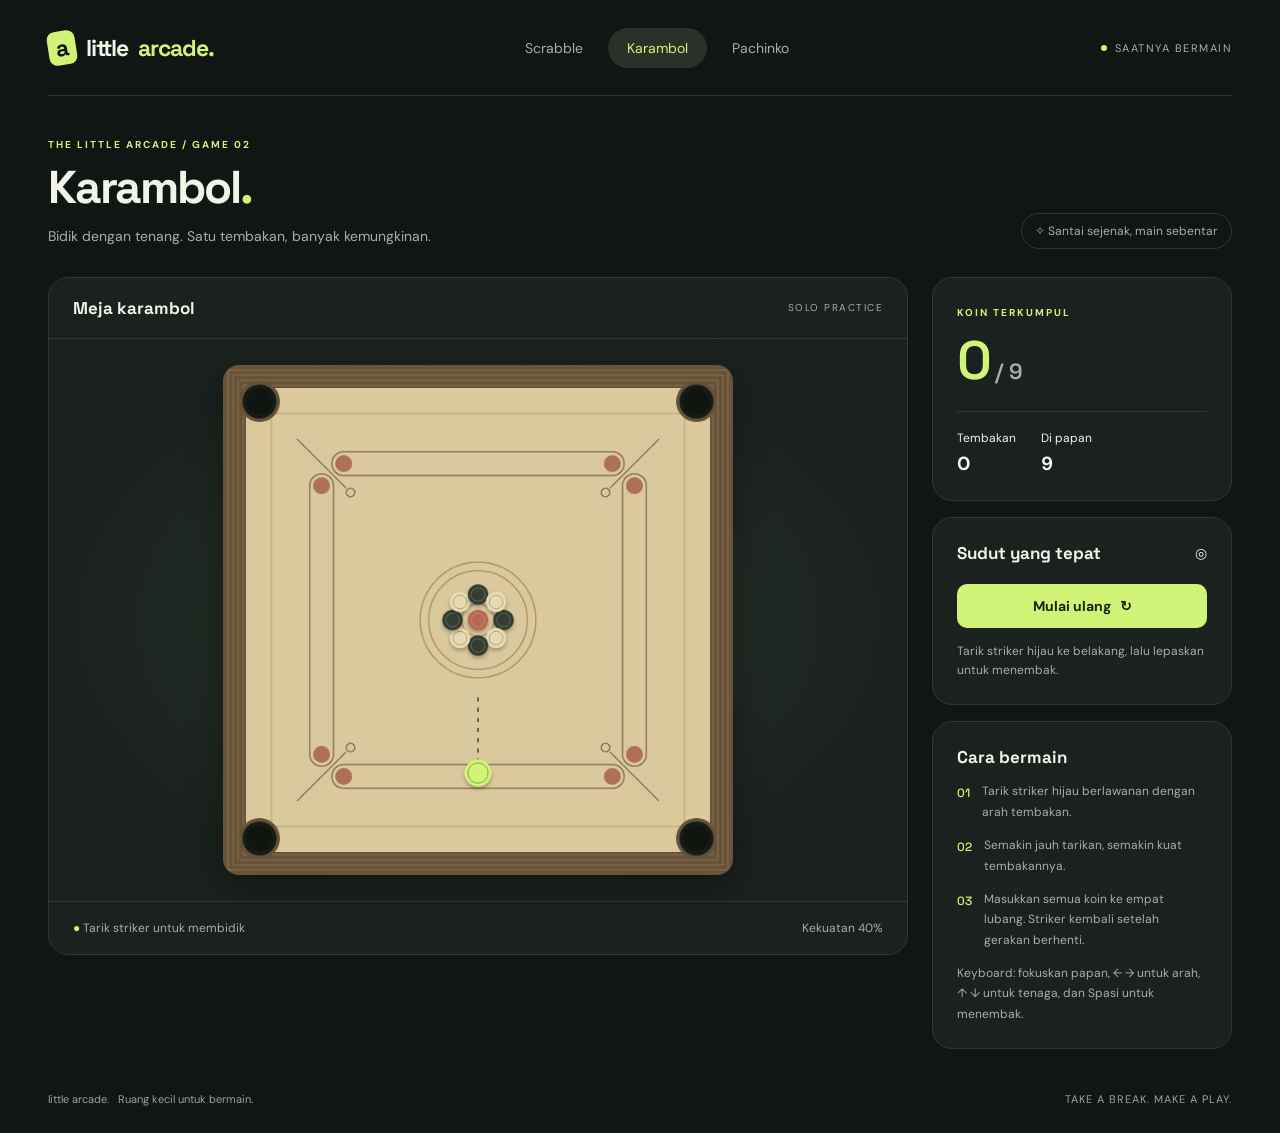
==== index2.html @ 0b265679 "first commit" ====
<!doctype html>
<html lang="id"><head><meta charset="UTF-8"><meta name="viewport" content="width=device-width,initial-scale=1"><title>Karambol — Little Arcade</title><link rel="stylesheet" href="arcade.css"></head>
<body data-game="carrom"><main class="shell"><div id="header"></div><div class="layout"><section class="arena"><div class="arena-head"><h2>Meja karambol</h2><span class="tag">SOLO PRACTICE</span></div><div class="board-space"><div class="carrom-wrap"><canvas id="game" width="600" height="600" tabindex="0" aria-label="Papan karambol. Gunakan panah kiri kanan untuk membidik, panah atas bawah untuk kekuatan, spasi untuk menembak."></canvas></div></div><div class="arena-foot"><span><span class="live-dot">●</span> Tarik striker untuk membidik</span><span id="power">Kekuatan 40%</span></div></section><aside><section class="card"><span class="eyebrow">Koin terkumpul</span><div class="score"><span id="score">0</span><span style="font-size:22px;color:var(--muted);letter-spacing:0"> / 9</span></div><div class="stats"><div><span class="small">Tembakan</span><strong id="shots">0</strong></div><div><span class="small">Di papan</span><strong id="remaining">9</strong></div></div></section><section class="card"><div class="card-title"><h2>Sudut yang tepat</h2><span>◎</span></div><button id="restart" class="primary wide">Mulai ulang &nbsp; ↻</button><p id="notice" class="notice" role="status">Tarik striker hijau ke belakang, lalu lepaskan untuk menembak.</p></section><section class="card"><h2>Cara bermain</h2><ol class="instructions"><li>Tarik striker hijau berlawanan dengan arah tembakan.</li><li>Semakin jauh tarikan, semakin kuat tembakannya.</li><li>Masukkan semua koin ke empat lubang. Striker kembali setelah gerakan berhenti.</li></ol><p class="small">Keyboard: fokuskan papan, ← → untuk arah, ↑ ↓ untuk tenaga, dan Spasi untuk menembak.</p></section></aside></div><footer id="footer" class="footer"></footer></main><script src="arcade.js"></script><script src="carrom.js"></script></body></html>
---- arcade.css ----
@import url('https://fonts.googleapis.com/css2?family=DM+Sans:wght@400;500;600;700&family=Space+Grotesk:wght@400;500;600;700&display=swap');
:root{color-scheme:dark;--bg:#111514;--panel:#1b211e;--line:#303a33;--muted:#a4b1a7;--ink:#f1f5e8;--accent:#d1f478;--gold:#edc778}*{box-sizing:border-box}body{margin:0;background:var(--bg);color:var(--ink);font-family:'DM Sans',sans-serif;font-size:14px}button,select{font:inherit}button{cursor:pointer}button:disabled{opacity:.45;cursor:wait}button:focus-visible,a:focus-visible,select:focus-visible,canvas:focus-visible{outline:2px solid var(--accent);outline-offset:4px}a{color:inherit;text-decoration:none}.shell{max-width:1320px;padding:0 48px;margin:auto}.topbar{height:96px;display:flex;align-items:center;justify-content:space-between;border-bottom:1px solid var(--line);gap:24px}.brand{font-family:'Space Grotesk',sans-serif;font-size:23px;font-weight:700;letter-spacing:-1px;display:flex;align-items:center;gap:10px}.brand-mark{background:var(--accent);color:var(--bg);padding:2px 8px;border-radius:8px;transform:rotate(-9deg)}.brand span:last-child{color:var(--accent)}nav{display:flex;gap:6px}nav a{padding:11px 19px;color:var(--muted);border-radius:24px}nav a:hover,nav a[aria-current=page]{background:#293128;color:var(--accent)}.tag{font-size:11px;letter-spacing:1.5px;text-transform:uppercase;color:var(--muted)}.online{display:flex;align-items:center;gap:8px}.online:before{content:'';width:6px;height:6px;border-radius:50%;background:var(--accent)}.intro{padding:38px 0 28px;display:flex;justify-content:space-between;align-items:flex-end;gap:20px}.eyebrow{color:var(--accent);font-size:10px;font-weight:700;letter-spacing:2px;text-transform:uppercase}h1,h2,h3,p{margin:0}h1{font-family:'Space Grotesk',sans-serif;font-size:46px;letter-spacing:-2px;line-height:1.2;margin:8px 0 10px}h2{font-family:'Space Grotesk',sans-serif;font-size:17px}p{color:var(--muted);line-height:1.7}.pill{border:1px solid var(--line);padding:9px 13px;border-radius:20px;color:var(--muted);font-size:12px;white-space:nowrap}.layout{display:grid;grid-template-columns:minmax(0,1fr) 300px;gap:24px;align-items:start}.arena,.card{background:var(--panel);border:1px solid var(--line);border-radius:20px}.arena{overflow:hidden}.arena-head{padding:19px 24px;display:flex;justify-content:space-between;align-items:center;border-bottom:1px solid var(--line)}.arena-head .tag{font-size:10px}.board-space{padding:26px;display:flex;align-items:center;justify-content:center;background:radial-gradient(ellipse at center,#29372b 0,transparent 70%);min-height:400px}.arena-foot{border-top:1px solid var(--line);padding:18px 24px;display:flex;gap:12px;align-items:center;justify-content:space-between;font-size:12px;color:var(--muted)}.card{padding:24px;margin-bottom:16px}.card-title{display:flex;justify-content:space-between;align-items:center;margin-bottom:20px}.small{font-size:12px}.score{font:600 54px 'Space Grotesk',sans-serif;color:var(--accent);letter-spacing:-3px;margin:6px 0 16px}.stats{display:flex;gap:25px;border-top:1px solid var(--line);padding-top:16px}.stats strong{display:block;color:var(--ink);font-size:19px;margin-top:5px}.primary,.secondary{border:0;border-radius:10px;padding:13px 17px;font-weight:700;transition:background .15s,transform .15s}.primary{background:var(--accent);color:#1b2414}.primary:hover{background:#e1ffa0;transform:translateY(-1px)}.secondary{background:#303a32;color:var(--ink)}.secondary:hover{background:#414f42}.wide{width:100%}.controls{display:flex;gap:8px;flex-wrap:wrap}.card .controls{margin-top:12px}.card label{display:block;color:var(--muted);font-size:12px;margin:0 0 8px}select{width:100%;padding:12px;background:#111813;color:var(--ink);border:1px solid var(--line);border-radius:9px;margin-bottom:16px}.instructions{list-style:none;padding:0;margin:0;counter-reset:steps}.instructions li{counter-increment:steps;display:flex;gap:12px;font-size:12px;line-height:1.7;color:var(--muted);margin:13px 0}.instructions li:before{content:counter(steps,decimal-leading-zero);font:500 12px 'Space Grotesk';color:var(--accent);padding-top:4px}.notice{font-size:12px;line-height:1.6;min-height:38px;margin-top:14px;color:var(--muted)}.history{list-style:none;padding:0;margin:0;max-height:174px;overflow:auto}.history li{display:flex;justify-content:space-between;padding:10px 0;border-bottom:1px solid var(--line);font-size:12px;color:var(--muted)}.history strong{color:var(--gold)}.empty{padding:18px 0;font-size:12px}.footer{display:flex;justify-content:space-between;gap:16px;padding:27px 0;color:#98a69b;font-size:11px}.footer span:last-child{letter-spacing:1px}.scrabble-board{display:grid;grid-template-columns:repeat(10,1fr);gap:4px;width:min(100%,490px);padding:12px;background:#101a14;border:1px solid #3d4d3b;border-radius:12px}.cell{aspect-ratio:1;border:1px solid #3a4939;border-radius:4px;background:#2a392c;color:#9db68f;font:600 clamp(9px,1.1vw,12px) 'Space Grotesk';padding:0;position:relative}.cell.bonus{background:#3b4530;color:#b0ba89}.cell.filled,.tile{background:#eddfb7;color:#343b28;border-color:#f8edce;box-shadow:0 3px 0 #998b62;font:700 22px 'Space Grotesk'}.cell.pending{background:var(--accent);box-shadow:0 3px 0 #759144}.cell small,.tile small{position:absolute;bottom:3px;right:4px;font-size:9px}.rack{display:flex;gap:8px;justify-content:center;padding:0 20px 24px}.tile{width:45px;height:48px;border:1px solid #f8edce;border-radius:5px;position:relative}.tile.selected{outline:2px solid var(--accent);outline-offset:4px;transform:translateY(-5px)}canvas{display:block;width:100%;height:auto;touch-action:none}.carrom-wrap{width:min(100%,510px);border-radius:16px;overflow:hidden;box-shadow:0 12px 35px #0005}.pachinko-wrap{width:min(100%,460px)}.pachinko-wrap canvas{border:1px solid #3b4d37;border-radius:14px;background:#141e17}.live-dot{color:var(--accent)}@media(max-width:900px){.shell{padding:0 24px}.layout{grid-template-columns:minmax(0,1fr) 260px}.topbar .online{display:none}.board-space{padding:18px;min-height:300px}h1{font-size:38px}.card{padding:20px}}@media(max-width:700px){.shell{padding:0 16px}.topbar{height:auto;padding:21px 0;flex-wrap:wrap;gap:20px}.brand{font-size:22px}nav{width:100%;justify-content:space-between}nav a{padding:9px 17px;font-size:13px}.intro{padding:26px 0 21px}.intro .pill{display:none}h1{font-size:36px}.layout{grid-template-columns:1fr}.board-space{padding:18px 12px}.arena-head,.arena-foot{padding:16px}.cell{font-size:9px}.cell.filled{font-size:20px}.scrabble-board{gap:3px;padding:8px}.footer span:last-child{display:none}.arena-foot{flex-wrap:wrap}.rack{gap:7px}.tile{width:38px;height:44px}.card{margin-bottom:12px}}@media(prefers-reduced-motion:reduce){*{transition:none!important}}
.rack-heading{display:flex;justify-content:space-between;gap:12px;padding:0 24px 16px;color:var(--muted);font-size:11px}.rack-heading b{color:var(--accent)}.word-result{margin:0 24px 20px;padding:16px;background:#131a15;border:1px solid var(--line);border-radius:10px;display:flex;justify-content:space-between;gap:16px;align-items:center;font-size:13px;line-height:1.6}.word-result strong{white-space:nowrap;color:var(--accent)}.word-result.success{border-color:#79994c;background:#26351e}.word-result.error{border-color:#b88667;color:#f0c6ac}#wordHistory{max-height:280px}#wordHistory li{gap:12px}#wordHistory b{color:var(--ink)}#wordHistory p{font-size:12px;margin-top:6px}#wordHistory strong{white-space:nowrap}@media(max-width:700px){.rack-heading{padding:0 16px 16px;flex-wrap:wrap}.word-result{margin:0 16px 16px;flex-direction:column;align-items:flex-start;gap:6px}}
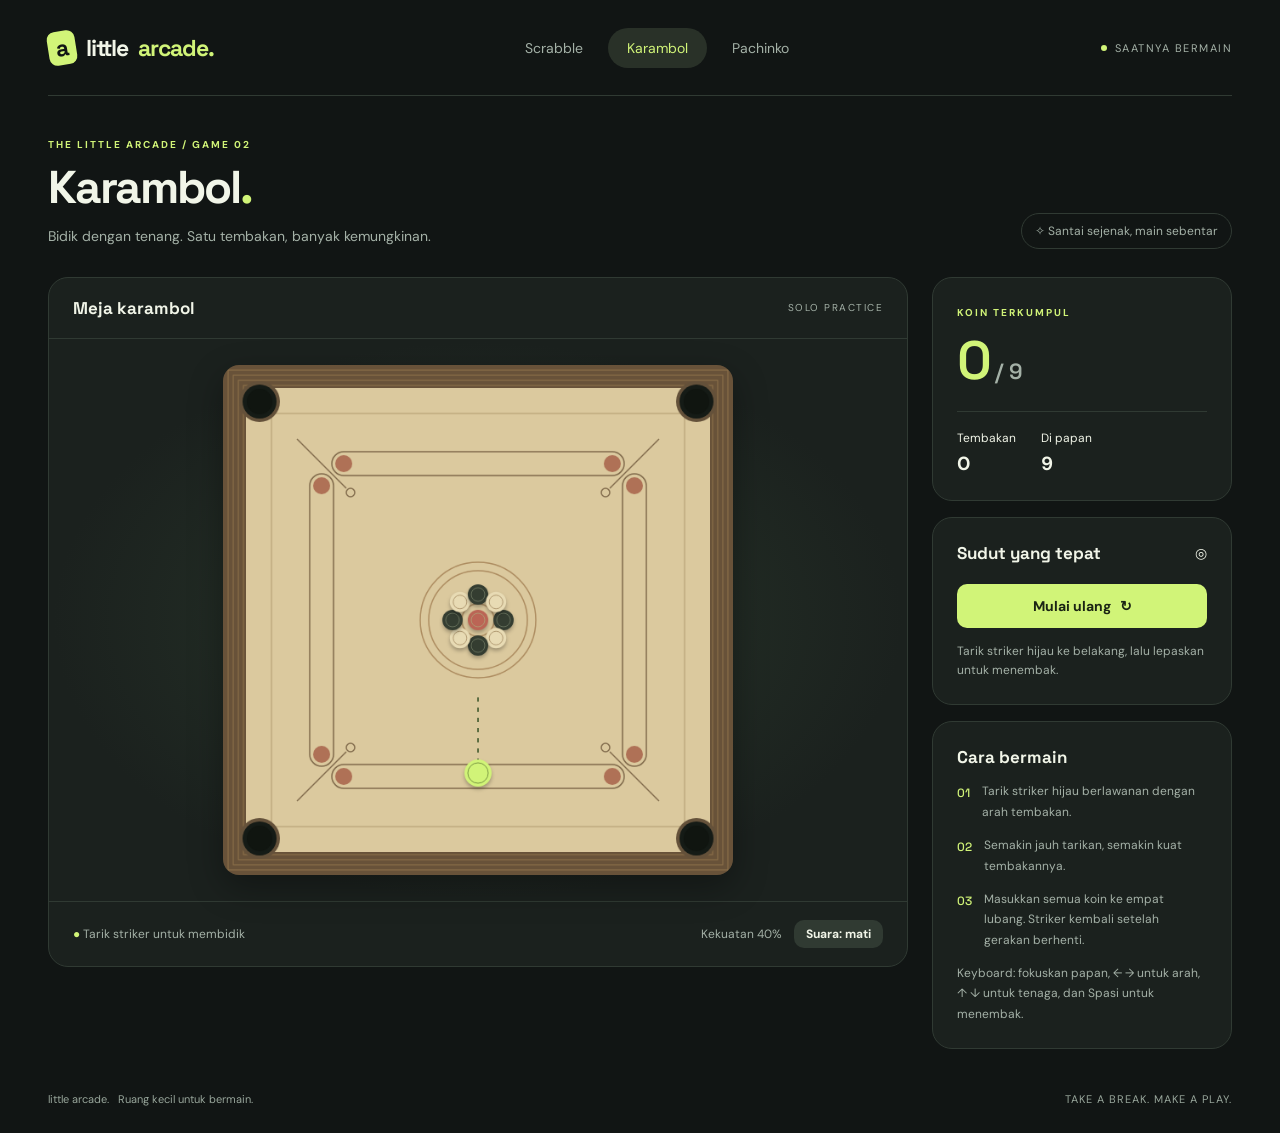
==== commit 7c9d95b9: "feat(carrom): tambahkan sound engine Web Audio API dan toggle suara untuk Karambol" ====
--- a/index2.html
+++ b/index2.html
@@ -1,3 +1,76 @@
 <!doctype html>
-<html lang="id"><head><meta charset="UTF-8"><meta name="viewport" content="width=device-width,initial-scale=1"><title>Karambol — Little Arcade</title><link rel="stylesheet" href="arcade.css"></head>
-<body data-game="carrom"><main class="shell"><div id="header"></div><div class="layout"><section class="arena"><div class="arena-head"><h2>Meja karambol</h2><span class="tag">SOLO PRACTICE</span></div><div class="board-space"><div class="carrom-wrap"><canvas id="game" width="600" height="600" tabindex="0" aria-label="Papan karambol. Gunakan panah kiri kanan untuk membidik, panah atas bawah untuk kekuatan, spasi untuk menembak."></canvas></div></div><div class="arena-foot"><span><span class="live-dot">●</span> Tarik striker untuk membidik</span><span id="power">Kekuatan 40%</span></div></section><aside><section class="card"><span class="eyebrow">Koin terkumpul</span><div class="score"><span id="score">0</span><span style="font-size:22px;color:var(--muted);letter-spacing:0"> / 9</span></div><div class="stats"><div><span class="small">Tembakan</span><strong id="shots">0</strong></div><div><span class="small">Di papan</span><strong id="remaining">9</strong></div></div></section><section class="card"><div class="card-title"><h2>Sudut yang tepat</h2><span>◎</span></div><button id="restart" class="primary wide">Mulai ulang &nbsp; ↻</button><p id="notice" class="notice" role="status">Tarik striker hijau ke belakang, lalu lepaskan untuk menembak.</p></section><section class="card"><h2>Cara bermain</h2><ol class="instructions"><li>Tarik striker hijau berlawanan dengan arah tembakan.</li><li>Semakin jauh tarikan, semakin kuat tembakannya.</li><li>Masukkan semua koin ke empat lubang. Striker kembali setelah gerakan berhenti.</li></ol><p class="small">Keyboard: fokuskan papan, ← → untuk arah, ↑ ↓ untuk tenaga, dan Spasi untuk menembak.</p></section></aside></div><footer id="footer" class="footer"></footer></main><script src="arcade.js"></script><script src="carrom.js"></script></body></html>
+<html lang="id">
+<head>
+  <meta charset="UTF-8">
+  <meta name="viewport" content="width=device-width,initial-scale=1">
+  <title>Karambol — Little Arcade</title>
+  <link rel="stylesheet" href="arcade.css">
+</head>
+<body data-game="carrom">
+  <main class="shell">
+    <div id="header"></div>
+    <div class="layout">
+      <section class="arena">
+        <div class="arena-head">
+          <h2>Meja karambol</h2>
+          <span class="tag">SOLO PRACTICE</span>
+        </div>
+        <div class="board-space">
+          <div class="carrom-wrap">
+            <canvas id="game" width="600" height="600" tabindex="0" aria-label="Papan karambol. Gunakan panah kiri kanan untuk membidik, panah atas bawah untuk kekuatan, spasi untuk menembak."></canvas>
+          </div>
+        </div>
+        <div class="arena-foot">
+          <span><span class="live-dot">●</span> Tarik striker untuk membidik</span>
+          <div style="display:flex;align-items:center;gap:12px">
+            <span id="power">Kekuatan 40%</span>
+            <button id="sound" class="secondary" style="padding:6px 12px;font-size:12px" aria-pressed="false">Suara: mati</button>
+          </div>
+        </div>
+      </section>
+
+      <aside>
+        <section class="card">
+          <span class="eyebrow">Koin terkumpul</span>
+          <div class="score">
+            <span id="score">0</span><span style="font-size:22px;color:var(--muted);letter-spacing:0"> / 9</span>
+          </div>
+          <div class="stats">
+            <div>
+              <span class="small">Tembakan</span>
+              <strong id="shots">0</strong>
+            </div>
+            <div>
+              <span class="small">Di papan</span>
+              <strong id="remaining">9</strong>
+            </div>
+          </div>
+        </section>
+
+        <section class="card">
+          <div class="card-title">
+            <h2>Sudut yang tepat</h2>
+            <span>◎</span>
+          </div>
+          <button id="restart" class="primary wide">Mulai ulang &nbsp; ↻</button>
+          <p id="notice" class="notice" role="status">Tarik striker hijau ke belakang, lalu lepaskan untuk menembak.</p>
+        </section>
+
+        <section class="card">
+          <h2>Cara bermain</h2>
+          <ol class="instructions">
+            <li>Tarik striker hijau berlawanan dengan arah tembakan.</li>
+            <li>Semakin jauh tarikan, semakin kuat tembakannya.</li>
+            <li>Masukkan semua koin ke empat lubang. Striker kembali setelah gerakan berhenti.</li>
+          </ol>
+          <p class="small">Keyboard: fokuskan papan, ← → untuk arah, ↑ ↓ untuk tenaga, dan Spasi untuk menembak.</p>
+        </section>
+      </aside>
+    </div>
+    <footer id="footer" class="footer"></footer>
+  </main>
+
+  <script src="arcade.js"></script>
+  <script src="carrom.js"></script>
+</body>
+</html>
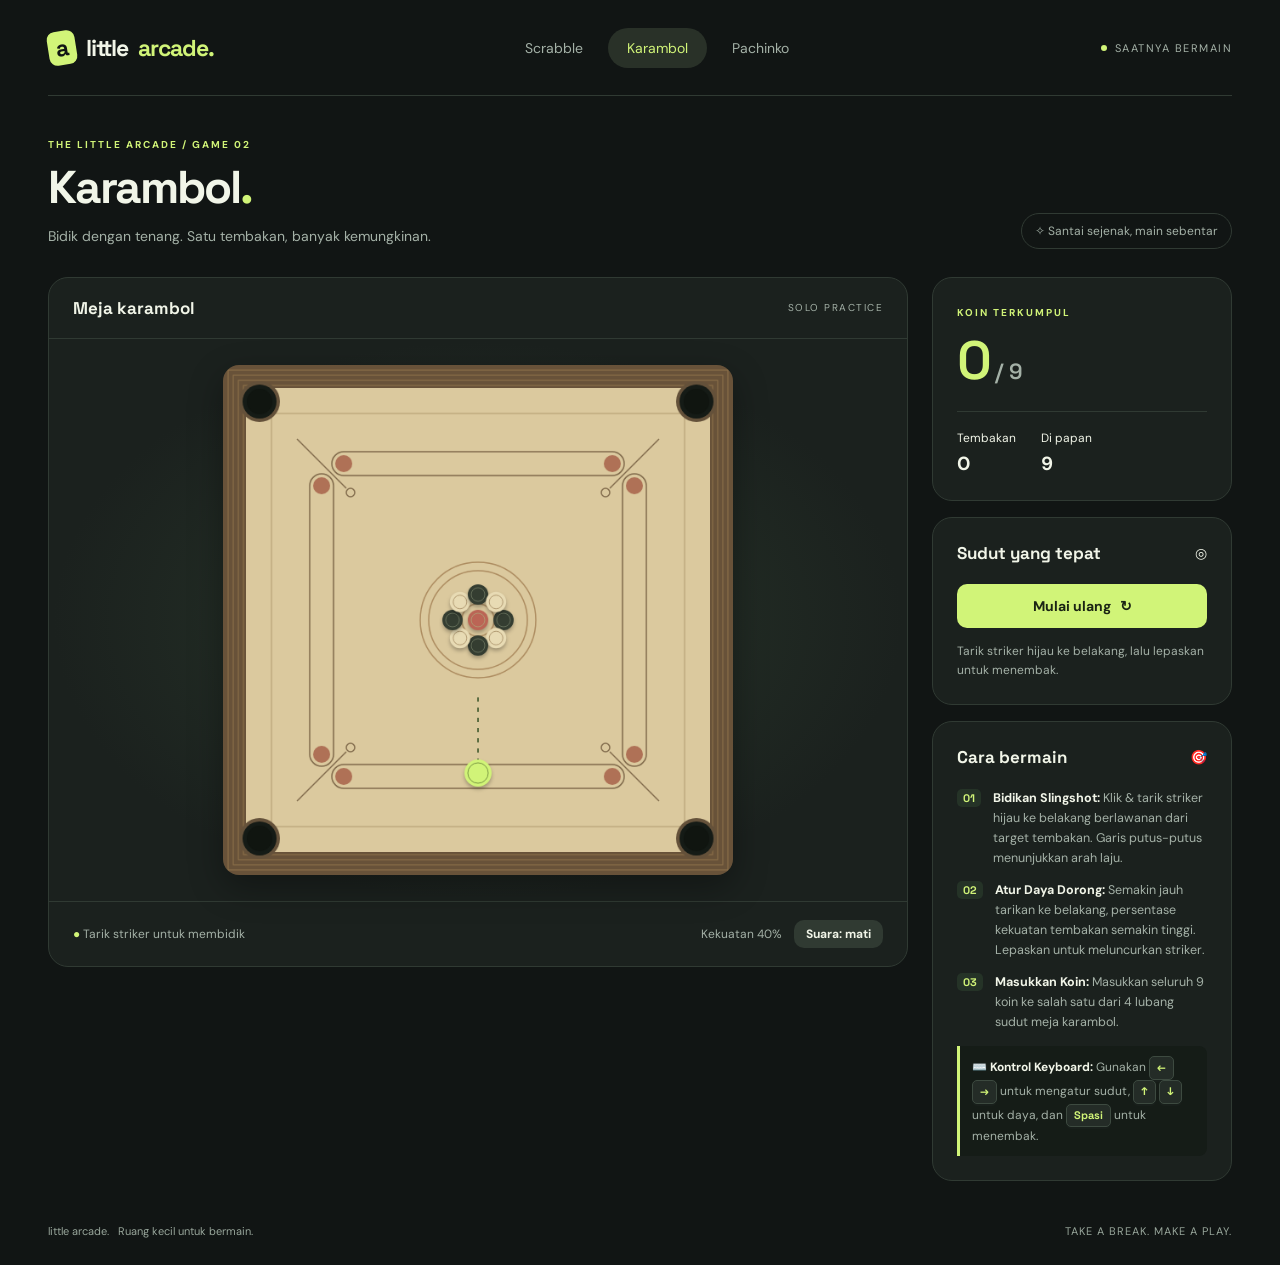
==== commit 1a42baca: "feat(ui): rapikan dan visualisasikan petunjuk cara bermain di semua game" ====
--- a/index2.html
+++ b/index2.html
@@ -5,6 +5,14 @@
   <meta name="viewport" content="width=device-width,initial-scale=1">
   <title>Karambol — Little Arcade</title>
   <link rel="stylesheet" href="arcade.css">
+  <link rel="manifest" href="manifest.json">
+  <meta name="theme-color" content="#111514">
+  <meta name="apple-mobile-web-app-capable" content="yes">
+  <meta name="apple-mobile-web-app-status-bar-style" content="black-translucent">
+  <meta name="apple-mobile-web-app-title" content="Little Arcade">
+  <link rel="apple-touch-icon" href="icons/icon-192.png">
+  <link rel="icon" type="image/svg+xml" href="icons/icon.svg">
+  <link rel="icon" type="image/png" sizes="192x192" href="icons/icon-192.png">
 </head>
 <body data-game="carrom">
   <main class="shell">
@@ -57,13 +65,24 @@
         </section>
 
         <section class="card">
-          <h2>Cara bermain</h2>
+          <div class="card-title">
+            <h2>Cara bermain</h2>
+            <span>🎯</span>
+          </div>
           <ol class="instructions">
-            <li>Tarik striker hijau berlawanan dengan arah tembakan.</li>
-            <li>Semakin jauh tarikan, semakin kuat tembakannya.</li>
-            <li>Masukkan semua koin ke empat lubang. Striker kembali setelah gerakan berhenti.</li>
+            <li>
+              <div><b>Bidikan Slingshot:</b> Klik & tarik striker hijau ke belakang berlawanan dari target tembakan. Garis putus-putus menunjukkan arah laju.</div>
+            </li>
+            <li>
+              <div><b>Atur Daya Dorong:</b> Semakin jauh tarikan ke belakang, persentase kekuatan tembakan semakin tinggi. Lepaskan untuk meluncurkan striker.</div>
+            </li>
+            <li>
+              <div><b>Masukkan Koin:</b> Masukkan seluruh 9 koin ke salah satu dari 4 lubang sudut meja karambol.</div>
+            </li>
           </ol>
-          <p class="small">Keyboard: fokuskan papan, ← → untuk arah, ↑ ↓ untuk tenaga, dan Spasi untuk menembak.</p>
+          <div class="instructions-tip">
+            ⌨️ <strong>Kontrol Keyboard:</strong> Gunakan <kbd>←</kbd> <kbd>→</kbd> untuk mengatur sudut, <kbd>↑</kbd> <kbd>↓</kbd> untuk daya, dan <kbd>Spasi</kbd> untuk menembak.
+          </div>
         </section>
       </aside>
     </div>
--- a/arcade.css
+++ b/arcade.css
@@ -1,3 +1,3 @@
 @import url('https://fonts.googleapis.com/css2?family=DM+Sans:wght@400;500;600;700&family=Space+Grotesk:wght@400;500;600;700&display=swap');
-:root{color-scheme:dark;--bg:#111514;--panel:#1b211e;--line:#303a33;--muted:#a4b1a7;--ink:#f1f5e8;--accent:#d1f478;--gold:#edc778}*{box-sizing:border-box}body{margin:0;background:var(--bg);color:var(--ink);font-family:'DM Sans',sans-serif;font-size:14px}button,select{font:inherit}button{cursor:pointer}button:disabled{opacity:.45;cursor:wait}button:focus-visible,a:focus-visible,select:focus-visible,canvas:focus-visible{outline:2px solid var(--accent);outline-offset:4px}a{color:inherit;text-decoration:none}.shell{max-width:1320px;padding:0 48px;margin:auto}.topbar{height:96px;display:flex;align-items:center;justify-content:space-between;border-bottom:1px solid var(--line);gap:24px}.brand{font-family:'Space Grotesk',sans-serif;font-size:23px;font-weight:700;letter-spacing:-1px;display:flex;align-items:center;gap:10px}.brand-mark{background:var(--accent);color:var(--bg);padding:2px 8px;border-radius:8px;transform:rotate(-9deg)}.brand span:last-child{color:var(--accent)}nav{display:flex;gap:6px}nav a{padding:11px 19px;color:var(--muted);border-radius:24px}nav a:hover,nav a[aria-current=page]{background:#293128;color:var(--accent)}.tag{font-size:11px;letter-spacing:1.5px;text-transform:uppercase;color:var(--muted)}.online{display:flex;align-items:center;gap:8px}.online:before{content:'';width:6px;height:6px;border-radius:50%;background:var(--accent)}.intro{padding:38px 0 28px;display:flex;justify-content:space-between;align-items:flex-end;gap:20px}.eyebrow{color:var(--accent);font-size:10px;font-weight:700;letter-spacing:2px;text-transform:uppercase}h1,h2,h3,p{margin:0}h1{font-family:'Space Grotesk',sans-serif;font-size:46px;letter-spacing:-2px;line-height:1.2;margin:8px 0 10px}h2{font-family:'Space Grotesk',sans-serif;font-size:17px}p{color:var(--muted);line-height:1.7}.pill{border:1px solid var(--line);padding:9px 13px;border-radius:20px;color:var(--muted);font-size:12px;white-space:nowrap}.layout{display:grid;grid-template-columns:minmax(0,1fr) 300px;gap:24px;align-items:start}.arena,.card{background:var(--panel);border:1px solid var(--line);border-radius:20px}.arena{overflow:hidden}.arena-head{padding:19px 24px;display:flex;justify-content:space-between;align-items:center;border-bottom:1px solid var(--line)}.arena-head .tag{font-size:10px}.board-space{padding:26px;display:flex;align-items:center;justify-content:center;background:radial-gradient(ellipse at center,#29372b 0,transparent 70%);min-height:400px}.arena-foot{border-top:1px solid var(--line);padding:18px 24px;display:flex;gap:12px;align-items:center;justify-content:space-between;font-size:12px;color:var(--muted)}.card{padding:24px;margin-bottom:16px}.card-title{display:flex;justify-content:space-between;align-items:center;margin-bottom:20px}.small{font-size:12px}.score{font:600 54px 'Space Grotesk',sans-serif;color:var(--accent);letter-spacing:-3px;margin:6px 0 16px}.stats{display:flex;gap:25px;border-top:1px solid var(--line);padding-top:16px}.stats strong{display:block;color:var(--ink);font-size:19px;margin-top:5px}.primary,.secondary{border:0;border-radius:10px;padding:13px 17px;font-weight:700;transition:background .15s,transform .15s}.primary{background:var(--accent);color:#1b2414}.primary:hover{background:#e1ffa0;transform:translateY(-1px)}.secondary{background:#303a32;color:var(--ink)}.secondary:hover{background:#414f42}.wide{width:100%}.controls{display:flex;gap:8px;flex-wrap:wrap}.card .controls{margin-top:12px}.card label{display:block;color:var(--muted);font-size:12px;margin:0 0 8px}select{width:100%;padding:12px;background:#111813;color:var(--ink);border:1px solid var(--line);border-radius:9px;margin-bottom:16px}.instructions{list-style:none;padding:0;margin:0;counter-reset:steps}.instructions li{counter-increment:steps;display:flex;gap:12px;font-size:12px;line-height:1.7;color:var(--muted);margin:13px 0}.instructions li:before{content:counter(steps,decimal-leading-zero);font:500 12px 'Space Grotesk';color:var(--accent);padding-top:4px}.notice{font-size:12px;line-height:1.6;min-height:38px;margin-top:14px;color:var(--muted)}.history{list-style:none;padding:0;margin:0;max-height:174px;overflow:auto}.history li{display:flex;justify-content:space-between;padding:10px 0;border-bottom:1px solid var(--line);font-size:12px;color:var(--muted)}.history strong{color:var(--gold)}.empty{padding:18px 0;font-size:12px}.footer{display:flex;justify-content:space-between;gap:16px;padding:27px 0;color:#98a69b;font-size:11px}.footer span:last-child{letter-spacing:1px}.scrabble-board{display:grid;grid-template-columns:repeat(10,1fr);gap:4px;width:min(100%,490px);padding:12px;background:#101a14;border:1px solid #3d4d3b;border-radius:12px}.cell{aspect-ratio:1;border:1px solid #3a4939;border-radius:4px;background:#2a392c;color:#9db68f;font:600 clamp(9px,1.1vw,12px) 'Space Grotesk';padding:0;position:relative}.cell.bonus{background:#3b4530;color:#b0ba89}.cell.filled,.tile{background:#eddfb7;color:#343b28;border-color:#f8edce;box-shadow:0 3px 0 #998b62;font:700 22px 'Space Grotesk'}.cell.pending{background:var(--accent);box-shadow:0 3px 0 #759144}.cell small,.tile small{position:absolute;bottom:3px;right:4px;font-size:9px}.rack{display:flex;gap:8px;justify-content:center;padding:0 20px 24px}.tile{width:45px;height:48px;border:1px solid #f8edce;border-radius:5px;position:relative}.tile.selected{outline:2px solid var(--accent);outline-offset:4px;transform:translateY(-5px)}canvas{display:block;width:100%;height:auto;touch-action:none}.carrom-wrap{width:min(100%,510px);border-radius:16px;overflow:hidden;box-shadow:0 12px 35px #0005}.pachinko-wrap{width:min(100%,460px)}.pachinko-wrap canvas{border:1px solid #3b4d37;border-radius:14px;background:#141e17}.live-dot{color:var(--accent)}@media(max-width:900px){.shell{padding:0 24px}.layout{grid-template-columns:minmax(0,1fr) 260px}.topbar .online{display:none}.board-space{padding:18px;min-height:300px}h1{font-size:38px}.card{padding:20px}}@media(max-width:700px){.shell{padding:0 16px}.topbar{height:auto;padding:21px 0;flex-wrap:wrap;gap:20px}.brand{font-size:22px}nav{width:100%;justify-content:space-between}nav a{padding:9px 17px;font-size:13px}.intro{padding:26px 0 21px}.intro .pill{display:none}h1{font-size:36px}.layout{grid-template-columns:1fr}.board-space{padding:18px 12px}.arena-head,.arena-foot{padding:16px}.cell{font-size:9px}.cell.filled{font-size:20px}.scrabble-board{gap:3px;padding:8px}.footer span:last-child{display:none}.arena-foot{flex-wrap:wrap}.rack{gap:7px}.tile{width:38px;height:44px}.card{margin-bottom:12px}}@media(prefers-reduced-motion:reduce){*{transition:none!important}}
+:root{color-scheme:dark;--bg:#111514;--panel:#1b211e;--line:#303a33;--muted:#a4b1a7;--ink:#f1f5e8;--accent:#d1f478;--gold:#edc778}*{box-sizing:border-box}body{margin:0;background:var(--bg);color:var(--ink);font-family:'DM Sans',sans-serif;font-size:14px}button,select{font:inherit}button{cursor:pointer}button:disabled{opacity:.45;cursor:wait}button:focus-visible,a:focus-visible,select:focus-visible,canvas:focus-visible{outline:2px solid var(--accent);outline-offset:4px}a{color:inherit;text-decoration:none}.shell{max-width:1320px;padding:0 48px;margin:auto}.topbar{height:96px;display:flex;align-items:center;justify-content:space-between;border-bottom:1px solid var(--line);gap:24px}.brand{font-family:'Space Grotesk',sans-serif;font-size:23px;font-weight:700;letter-spacing:-1px;display:flex;align-items:center;gap:10px}.brand-mark{background:var(--accent);color:var(--bg);padding:2px 8px;border-radius:8px;transform:rotate(-9deg)}.brand span:last-child{color:var(--accent)}nav{display:flex;gap:6px}nav a{padding:11px 19px;color:var(--muted);border-radius:24px}nav a:hover,nav a[aria-current=page]{background:#293128;color:var(--accent)}.tag{font-size:11px;letter-spacing:1.5px;text-transform:uppercase;color:var(--muted)}.online{display:flex;align-items:center;gap:8px}.online:before{content:'';width:6px;height:6px;border-radius:50%;background:var(--accent)}.intro{padding:38px 0 28px;display:flex;justify-content:space-between;align-items:flex-end;gap:20px}.eyebrow{color:var(--accent);font-size:10px;font-weight:700;letter-spacing:2px;text-transform:uppercase}h1,h2,h3,p{margin:0}h1{font-family:'Space Grotesk',sans-serif;font-size:46px;letter-spacing:-2px;line-height:1.2;margin:8px 0 10px}h2{font-family:'Space Grotesk',sans-serif;font-size:17px}p{color:var(--muted);line-height:1.7}.pill{border:1px solid var(--line);padding:9px 13px;border-radius:20px;color:var(--muted);font-size:12px;white-space:nowrap}.layout{display:grid;grid-template-columns:minmax(0,1fr) 300px;gap:24px;align-items:start}.arena,.card{background:var(--panel);border:1px solid var(--line);border-radius:20px}.arena{overflow:hidden}.arena-head{padding:19px 24px;display:flex;justify-content:space-between;align-items:center;border-bottom:1px solid var(--line)}.arena-head .tag{font-size:10px}.board-space{padding:26px;display:flex;align-items:center;justify-content:center;background:radial-gradient(ellipse at center,#29372b 0,transparent 70%);min-height:400px}.arena-foot{border-top:1px solid var(--line);padding:18px 24px;display:flex;gap:12px;align-items:center;justify-content:space-between;font-size:12px;color:var(--muted)}.card{padding:24px;margin-bottom:16px}.card-title{display:flex;justify-content:space-between;align-items:center;margin-bottom:20px}.small{font-size:12px}.score{font:600 54px 'Space Grotesk',sans-serif;color:var(--accent);letter-spacing:-3px;margin:6px 0 16px}.stats{display:flex;gap:25px;border-top:1px solid var(--line);padding-top:16px}.stats strong{display:block;color:var(--ink);font-size:19px;margin-top:5px}.primary,.secondary{border:0;border-radius:10px;padding:13px 17px;font-weight:700;transition:background .15s,transform .15s}.primary{background:var(--accent);color:#1b2414}.primary:hover{background:#e1ffa0;transform:translateY(-1px)}.secondary{background:#303a32;color:var(--ink)}.secondary:hover{background:#414f42}.wide{width:100%}.controls{display:flex;gap:8px;flex-wrap:wrap}.card .controls{margin-top:12px}.card label{display:block;color:var(--muted);font-size:12px;margin:0 0 8px}select{width:100%;padding:12px;background:#111813;color:var(--ink);border:1px solid var(--line);border-radius:9px;margin-bottom:16px}.instructions{list-style:none;padding:0;margin:0;counter-reset:steps}.instructions li{counter-increment:steps;display:flex;gap:12px;font-size:12.5px;line-height:1.6;color:var(--muted);margin:12px 0;align-items:flex-start}.instructions li:before{content:counter(steps,decimal-leading-zero);font:700 11px 'Space Grotesk';color:var(--accent);background:#253327;padding:2px 6px;border-radius:5px;flex-shrink:0;margin-top:1px}.instructions li b{color:var(--ink)}.instructions-tip{margin-top:14px;padding:10px 12px;background:#151c17;border-left:3px solid var(--accent);border-radius:0 8px 8px 0;font-size:12px;line-height:1.6;color:var(--muted)}.instructions-tip strong{color:var(--ink)}.badge-bonus{display:inline-block;font:700 10px 'Space Grotesk';padding:1px 5px;border-radius:4px;vertical-align:middle}.badge-bonus.bonus-2l{background:#183245;color:#8ad1f8;border:1px solid #2a506d}.badge-bonus.bonus-2w{background:#421f1f;color:#ff9e9e;border:1px solid #633333}kbd{font-family:'Space Grotesk',sans-serif;font-size:11px;font-weight:700;background:#242c27;color:var(--accent);padding:2px 7px;border-radius:5px;border:1px solid #3d4a40;box-shadow:0 2px 0 #181f1b;display:inline-block}.notice{font-size:12px;line-height:1.6;min-height:38px;margin-top:14px;color:var(--muted)}.history{list-style:none;padding:0;margin:0;max-height:174px;overflow:auto}.history li{display:flex;justify-content:space-between;padding:10px 0;border-bottom:1px solid var(--line);font-size:12px;color:var(--muted)}.history strong{color:var(--gold)}.empty{padding:18px 0;font-size:12px}.footer{display:flex;justify-content:space-between;gap:16px;padding:27px 0;color:#98a69b;font-size:11px}.footer span:last-child{letter-spacing:1px}.scrabble-board{display:grid;grid-template-columns:repeat(10,1fr);gap:4px;width:min(100%,490px);padding:12px;background:#101a14;border:1px solid #3d4d3b;border-radius:12px}.cell{aspect-ratio:1;border:1px solid #3a4939;border-radius:4px;background:#2a392c;color:#9db68f;font:600 clamp(9px,1.1vw,12px) 'Space Grotesk';padding:0;position:relative}.cell.bonus{background:#3b4530;color:#b0ba89}.cell.bonus-2w{background:#421f1f;color:#ff9e9e;border-color:#633333;font-weight:700}.cell.bonus-2l{background:#183245;color:#8ad1f8;border-color:#2a506d;font-weight:700}.cell.filled,.tile{background:#eddfb7;color:#343b28;border-color:#f8edce;box-shadow:0 3px 0 #998b62;font:700 22px 'Space Grotesk'}.cell.pending{background:var(--accent);box-shadow:0 3px 0 #759144}.cell small,.tile small{position:absolute;bottom:3px;right:4px;font-size:9px}.rack{display:flex;gap:8px;justify-content:center;padding:0 20px 24px}.tile{width:45px;height:48px;border:1px solid #f8edce;border-radius:5px;position:relative}.tile.selected{outline:2px solid var(--accent);outline-offset:4px;transform:translateY(-5px)}canvas{display:block;width:100%;height:auto;touch-action:none}.carrom-wrap{width:min(100%,510px);border-radius:16px;overflow:hidden;box-shadow:0 12px 35px #0005}.pachinko-wrap{width:min(100%,460px)}.pachinko-wrap canvas{border:1px solid #3b4d37;border-radius:14px;background:#141e17}.live-dot{color:var(--accent)}@media(max-width:900px){.shell{padding:0 24px}.layout{grid-template-columns:minmax(0,1fr) 260px}.topbar .online{display:none}.board-space{padding:18px;min-height:300px}h1{font-size:38px}.card{padding:20px}}@media(max-width:700px){.shell{padding:0 16px}.topbar{height:auto;padding:21px 0;flex-wrap:wrap;gap:20px}.brand{font-size:22px}nav{width:100%;justify-content:space-between}nav a{padding:9px 17px;font-size:13px}.intro{padding:26px 0 21px}.intro .pill{display:none}h1{font-size:36px}.layout{grid-template-columns:1fr}.board-space{padding:18px 12px}.arena-head,.arena-foot{padding:16px}.cell{font-size:9px}.cell.filled{font-size:20px}.scrabble-board{gap:3px;padding:8px}.footer span:last-child{display:none}.arena-foot{flex-wrap:wrap}.rack{gap:7px}.tile{width:38px;height:44px}.card{margin-bottom:12px}}@media(prefers-reduced-motion:reduce){*{transition:none!important}}
 .rack-heading{display:flex;justify-content:space-between;gap:12px;padding:0 24px 16px;color:var(--muted);font-size:11px}.rack-heading b{color:var(--accent)}.word-result{margin:0 24px 20px;padding:16px;background:#131a15;border:1px solid var(--line);border-radius:10px;display:flex;justify-content:space-between;gap:16px;align-items:center;font-size:13px;line-height:1.6}.word-result strong{white-space:nowrap;color:var(--accent)}.word-result.success{border-color:#79994c;background:#26351e}.word-result.error{border-color:#b88667;color:#f0c6ac}#wordHistory{max-height:280px}#wordHistory li{gap:12px}#wordHistory b{color:var(--ink)}#wordHistory p{font-size:12px;margin-top:6px}#wordHistory strong{white-space:nowrap}@media(max-width:700px){.rack-heading{padding:0 16px 16px;flex-wrap:wrap}.word-result{margin:0 16px 16px;flex-direction:column;align-items:flex-start;gap:6px}}
